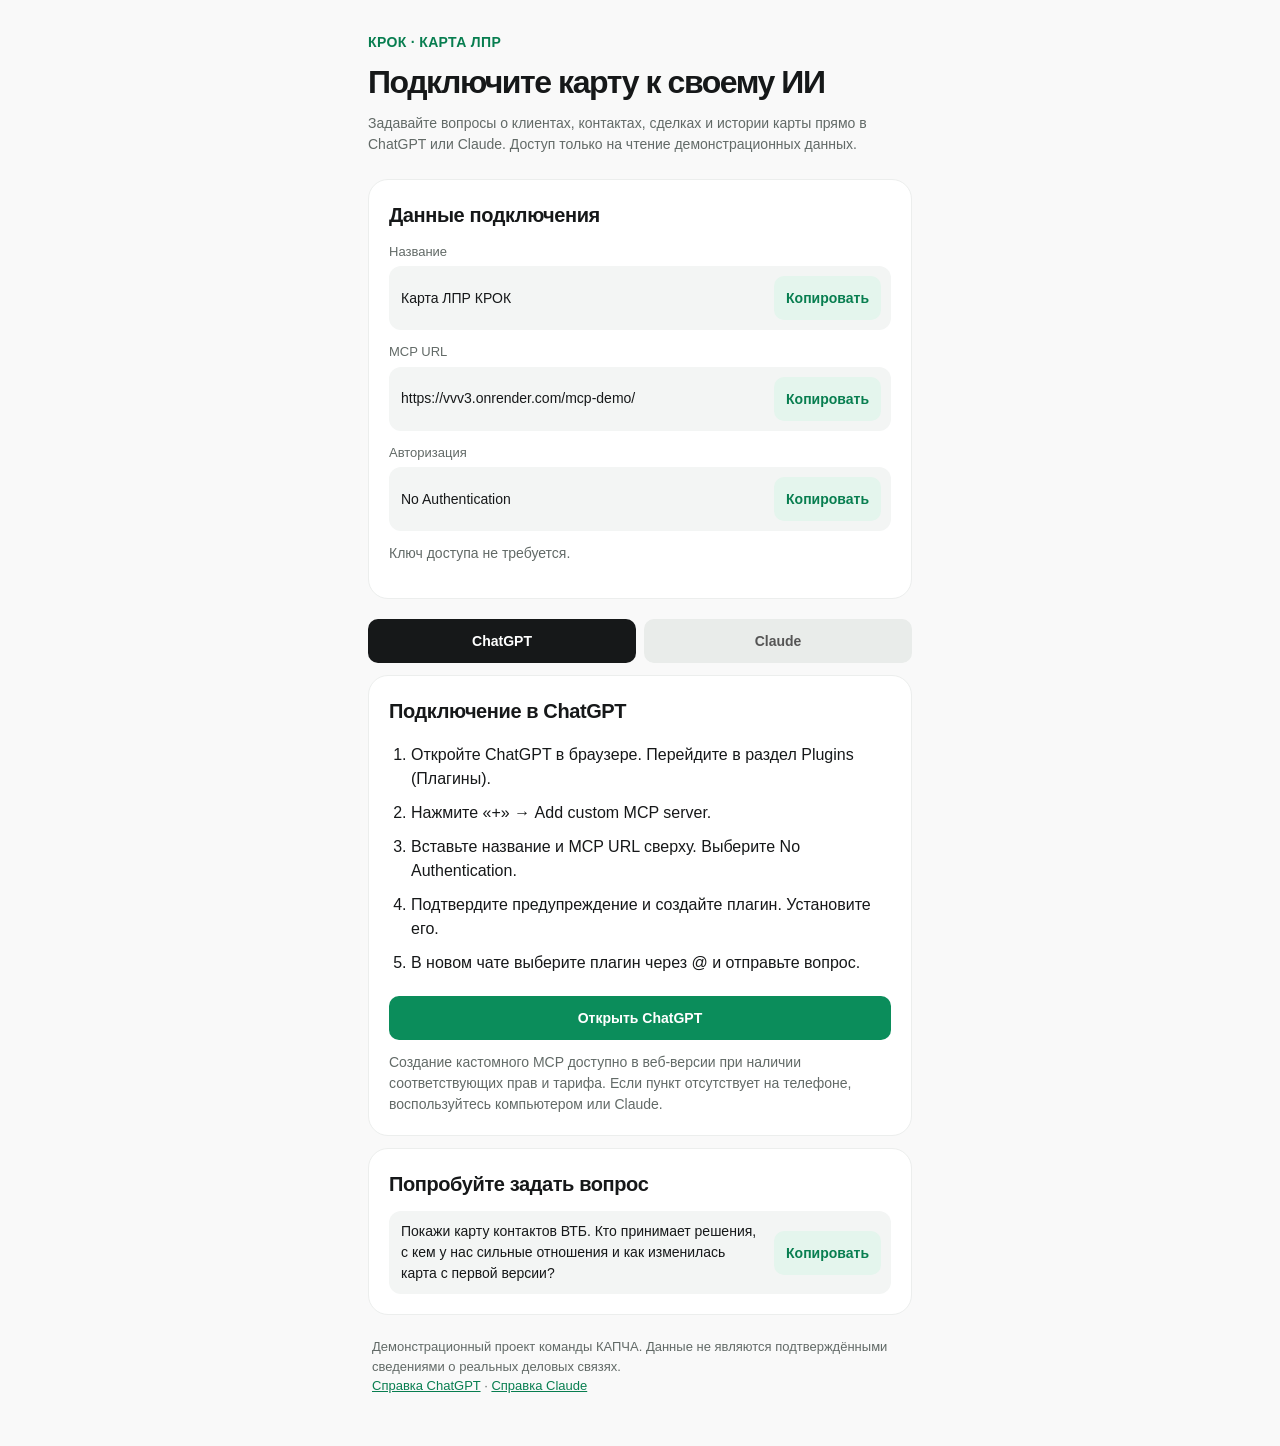
==== frontend/connect/index.html @ 4947e50b "Add mobile-friendly MCP onboarding page for presentation QR" ====
<!doctype html>
<html lang="ru"><head><meta charset="utf-8"><meta name="viewport" content="width=device-width,initial-scale=1"><meta name="theme-color" content="#f9f9f9"><title>КРОК — подключение карты ЛПР</title>
<style>
@font-face{font-family:Mulish;src:url('/assets/mulish-400.ttf') format('truetype');font-weight:400;font-display:swap}@font-face{font-family:Mulish;src:url('/assets/mulish-700.ttf') format('truetype');font-weight:700;font-display:swap}
*{box-sizing:border-box}body{margin:0;background:#f9f9f9;color:#161819;font:400 16px/1.5 Mulish,Arial,sans-serif}main{max-width:580px;margin:auto;padding:32px 18px 40px}header{margin:0 0 24px}.brand{font-size:14px;font-weight:700;color:#087e50;letter-spacing:.025em}h1{font-size:32px;line-height:1.12;letter-spacing:-.045em;margin:12px 0}h2{font-size:20px;margin:0 0 12px;letter-spacing:-.02em}p{margin:0 0 14px}.muted{color:#626a67;font-size:14px}section{background:white;border:1px solid #eceeed;border-radius:20px;padding:20px;margin:12px 0}.field{margin:12px 0}.label{font-size:13px;color:#626a67;margin-bottom:5px}.copy{display:flex;align-items:center;gap:10px;background:#f3f5f4;padding:10px 10px 10px 12px;border-radius:12px}.copy code{font:inherit;font-size:14px;overflow-wrap:anywhere;user-select:all;flex:1;min-width:0}button,a.action{font:700 14px Mulish,Arial,sans-serif;border:0;border-radius:10px;cursor:pointer;min-height:44px}button{padding:0 12px;color:#087e50;background:#e4f5ed;flex-shrink:0}a.action{display:flex;justify-content:center;align-items:center;background:#0b8d5b;color:white;text-decoration:none;padding:10px 16px;margin-top:16px}.tabs{display:flex;gap:8px;margin:20px 0 12px}.tabs button{flex:1;background:#e9ecea;color:#555}.tabs button[aria-selected=true]{background:#161819;color:white}ol{margin:0;padding-left:22px}li{padding:5px 0}a{color:#087e50}button:focus-visible,a:focus-visible{outline:2px solid #0b8d5b;outline-offset:3px}[hidden]{display:none!important}footer{padding:10px 4px;font-size:13px;color:#626a67}#status{position:absolute;width:1px;height:1px;overflow:hidden;clip-path:inset(50%)}
</style></head><body><main><header><div class="brand">КРОК · КАРТА ЛПР</div><h1>Подключите карту к своему ИИ</h1><p class="muted">Задавайте вопросы о клиентах, контактах, сделках и истории карты прямо в ChatGPT или Claude. Доступ только на чтение демонстрационных данных.</p></header>
<section aria-label="Данные подключения"><h2>Данные подключения</h2>
<div class="field"><div class="label">Название</div><div class="copy"><code id="name">Карта ЛПР КРОК</code><button data-copy="name" aria-label="Копировать название">Копировать</button></div></div>
<div class="field"><div class="label">MCP URL</div><div class="copy"><code id="url">https://vvv3.onrender.com/mcp-demo/</code><button data-copy="url" aria-label="Копировать MCP URL">Копировать</button></div></div>
<div class="field"><div class="label">Авторизация</div><div class="copy"><code id="auth">No Authentication</code><button data-copy="auth" aria-label="Копировать тип авторизации">Копировать</button></div></div>
<p class="muted">Ключ доступа не требуется.</p></section>
<div class="tabs" role="tablist" aria-label="Выберите ассистента"><button id="tab-gpt" role="tab" aria-controls="gpt" aria-selected="true" data-tab="gpt">ChatGPT</button><button id="tab-claude" role="tab" aria-controls="claude" aria-selected="false" data-tab="claude">Claude</button></div>
<section id="gpt" role="tabpanel" aria-labelledby="tab-gpt"><h2>Подключение в ChatGPT</h2><ol><li>Откройте ChatGPT в браузере. Перейдите в раздел Plugins (Плагины).</li><li>Нажмите «+» → Add custom MCP server.</li><li>Вставьте название и MCP URL сверху. Выберите No Authentication.</li><li>Подтвердите предупреждение и создайте плагин. Установите его.</li><li>В новом чате выберите плагин через @ и отправьте вопрос.</li></ol><a class="action" href="https://chatgpt.com/" target="_blank" rel="noopener">Открыть ChatGPT</a><p class="muted" style="margin:12px 0 0">Создание кастомного MCP доступно в веб-версии при наличии соответствующих прав и тарифа. Если пункт отсутствует на телефоне, воспользуйтесь компьютером или Claude.</p></section>
<section id="claude" role="tabpanel" aria-labelledby="tab-claude" hidden><h2>Подключение в Claude</h2><ol><li>Откройте Claude в браузере → Customize → Connectors.</li><li>Нажмите Add → Custom → Web (или Add custom connector).</li><li>Вставьте название и MCP URL. Нажмите Continue.</li><li>Выберите No sign in, оставьте дополнительные поля пустыми, нажмите Add.</li><li>В чате нажмите «+» → Connectors и включите карту.</li></ol><a class="action" href="https://claude.ai/" target="_blank" rel="noopener">Открыть Claude</a><p class="muted" style="margin:12px 0 0">На Free доступен один кастомный коннектор. Подключение в мобильном приложении — бета; если пункта нет, используйте веб-версию.</p></section>
<section><h2>Попробуйте задать вопрос</h2><div class="copy"><code id="prompt">Покажи карту контактов ВТБ. Кто принимает решения, с кем у нас сильные отношения и как изменилась карта с первой версии?</code><button data-copy="prompt" aria-label="Копировать пример вопроса">Копировать</button></div></section>
<footer>Демонстрационный проект команды КАПЧА. Данные не являются подтверждёнными сведениями о реальных деловых связях.<br><a href="https://help.openai.com/en/articles/12584461-connecting-custom-mcp-servers-in-chatgpt">Справка ChatGPT</a> · <a href="https://support.claude.com/en/articles/11176164-use-connectors-to-extend-claude-s-capabilities">Справка Claude</a></footer><span id="status" role="status" aria-live="polite"></span></main>
<script>
document.querySelectorAll('[data-tab]').forEach(b=>b.addEventListener('click',()=>{document.querySelectorAll('[data-tab]').forEach(t=>t.setAttribute('aria-selected',String(t===b)));['gpt','claude'].forEach(id=>document.getElementById(id).hidden=id!==b.dataset.tab)}));
document.querySelectorAll('[data-copy]').forEach(b=>b.addEventListener('click',async()=>{const el=document.getElementById(b.dataset.copy);try{await navigator.clipboard.writeText(el.textContent)}catch{const r=document.createRange();r.selectNodeContents(el);const s=window.getSelection();s.removeAllRanges();s.addRange(r);try{if(!document.execCommand('copy'))throw Error()}catch{document.getElementById('status').textContent='Текст выделен: скопируйте вручную';return}}b.textContent='Скопировано';document.getElementById('status').textContent='Скопировано';setTimeout(()=>b.textContent='Копировать',1600)}));
</script></body></html>
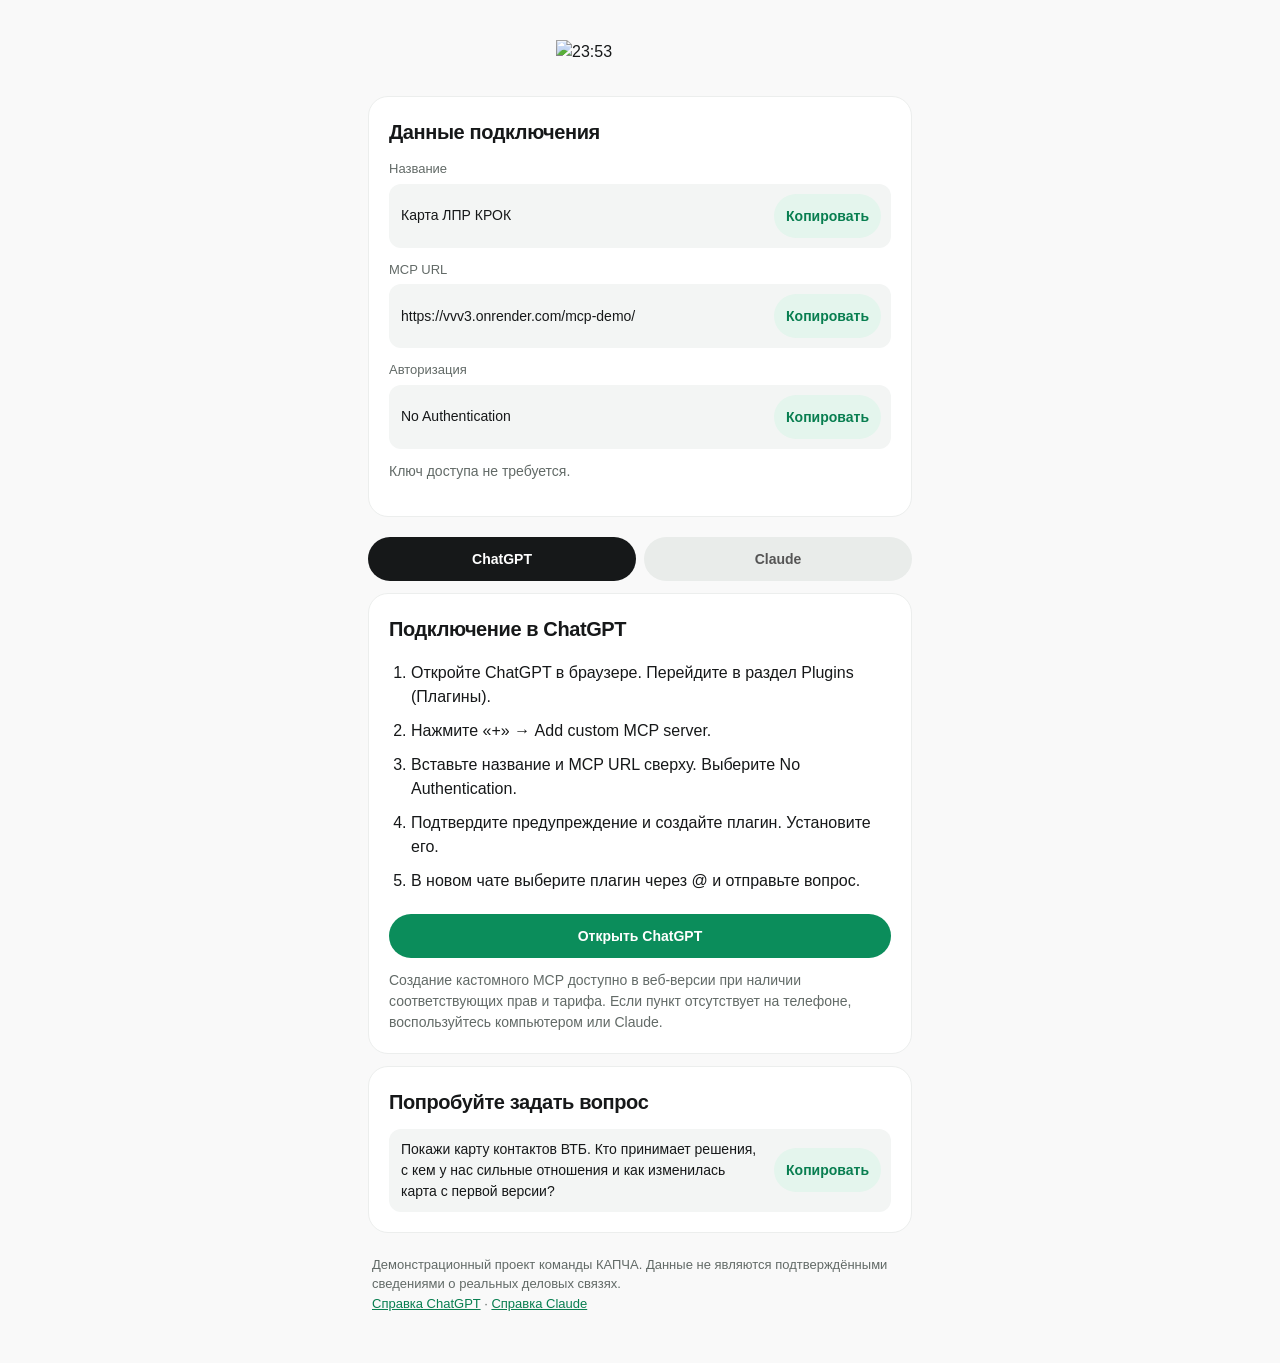
==== commit 180a8403: "Use team 23:53 logo and fully rounded buttons on MCP connection page" ====
--- a/frontend/connect/index.html
+++ b/frontend/connect/index.html
@@ -2,8 +2,10 @@
 <html lang="ru"><head><meta charset="utf-8"><meta name="viewport" content="width=device-width,initial-scale=1"><meta name="theme-color" content="#f9f9f9"><title>КРОК — подключение карты ЛПР</title>
 <style>
 @font-face{font-family:Mulish;src:url('/assets/mulish-400.ttf') format('truetype');font-weight:400;font-display:swap}@font-face{font-family:Mulish;src:url('/assets/mulish-700.ttf') format('truetype');font-weight:700;font-display:swap}
-*{box-sizing:border-box}body{margin:0;background:#f9f9f9;color:#161819;font:400 16px/1.5 Mulish,Arial,sans-serif}main{max-width:580px;margin:auto;padding:32px 18px 40px}header{margin:0 0 24px}.brand{font-size:14px;font-weight:700;color:#087e50;letter-spacing:.025em}h1{font-size:32px;line-height:1.12;letter-spacing:-.045em;margin:12px 0}h2{font-size:20px;margin:0 0 12px;letter-spacing:-.02em}p{margin:0 0 14px}.muted{color:#626a67;font-size:14px}section{background:white;border:1px solid #eceeed;border-radius:20px;padding:20px;margin:12px 0}.field{margin:12px 0}.label{font-size:13px;color:#626a67;margin-bottom:5px}.copy{display:flex;align-items:center;gap:10px;background:#f3f5f4;padding:10px 10px 10px 12px;border-radius:12px}.copy code{font:inherit;font-size:14px;overflow-wrap:anywhere;user-select:all;flex:1;min-width:0}button,a.action{font:700 14px Mulish,Arial,sans-serif;border:0;border-radius:10px;cursor:pointer;min-height:44px}button{padding:0 12px;color:#087e50;background:#e4f5ed;flex-shrink:0}a.action{display:flex;justify-content:center;align-items:center;background:#0b8d5b;color:white;text-decoration:none;padding:10px 16px;margin-top:16px}.tabs{display:flex;gap:8px;margin:20px 0 12px}.tabs button{flex:1;background:#e9ecea;color:#555}.tabs button[aria-selected=true]{background:#161819;color:white}ol{margin:0;padding-left:22px}li{padding:5px 0}a{color:#087e50}button:focus-visible,a:focus-visible{outline:2px solid #0b8d5b;outline-offset:3px}[hidden]{display:none!important}footer{padding:10px 4px;font-size:13px;color:#626a67}#status{position:absolute;width:1px;height:1px;overflow:hidden;clip-path:inset(50%)}
-</style></head><body><main><header><div class="brand">КРОК · КАРТА ЛПР</div><h1>Подключите карту к своему ИИ</h1><p class="muted">Задавайте вопросы о клиентах, контактах, сделках и истории карты прямо в ChatGPT или Claude. Доступ только на чтение демонстрационных данных.</p></header>
+*{box-sizing:border-box}body{margin:0;background:#f9f9f9;color:#161819;font:400 16px/1.5 Mulish,Arial,sans-serif}main{max-width:580px;margin:auto;padding:32px 18px 40px}header{margin:0 0 24px}.brand{font-size:14px;font-weight:700;color:#087e50;letter-spacing:.025em}h1{font-size:32px;line-height:1.12;letter-spacing:-.045em;margin:12px 0}h2{font-size:20px;margin:0 0 12px;letter-spacing:-.02em}p{margin:0 0 14px}.muted{color:#626a67;font-size:14px}section{background:white;border:1px solid #eceeed;border-radius:20px;padding:20px;margin:12px 0}.field{margin:12px 0}.label{font-size:13px;color:#626a67;margin-bottom:5px}.copy{display:flex;align-items:center;gap:10px;background:#f3f5f4;padding:10px 10px 10px 12px;border-radius:12px}.copy code{font:inherit;font-size:14px;overflow-wrap:anywhere;user-select:all;flex:1;min-width:0}button,a.action{font:700 14px Mulish,Arial,sans-serif;border:0;border-radius:999px;cursor:pointer;min-height:44px}button{padding:0 12px;color:#087e50;background:#e4f5ed;flex-shrink:0}a.action{display:flex;justify-content:center;align-items:center;background:#0b8d5b;color:white;text-decoration:none;padding:10px 16px;margin-top:16px}.tabs{display:flex;gap:8px;margin:20px 0 12px}.tabs button{flex:1;background:#e9ecea;color:#555}.tabs button[aria-selected=true]{background:#161819;color:white}ol{margin:0;padding-left:22px}li{padding:5px 0}a{color:#087e50}button:focus-visible,a:focus-visible{outline:2px solid #0b8d5b;outline-offset:3px}[hidden]{display:none!important}footer{padding:10px 4px;font-size:13px;color:#626a67}#status{position:absolute;width:1px;height:1px;overflow:hidden;clip-path:inset(50%)}
+
+.team-header{display:flex;align-items:center;justify-content:center;margin:0 0 24px;padding:8px 0}.team-logo{display:block;width:clamp(108px,28vw,168px);height:auto}
+</style></head><body><main><header class="team-header"><img class="team-logo" src="/connect/team-logo.svg" alt="23:53"></header>
 <section aria-label="Данные подключения"><h2>Данные подключения</h2>
 <div class="field"><div class="label">Название</div><div class="copy"><code id="name">Карта ЛПР КРОК</code><button data-copy="name" aria-label="Копировать название">Копировать</button></div></div>
 <div class="field"><div class="label">MCP URL</div><div class="copy"><code id="url">https://vvv3.onrender.com/mcp-demo/</code><button data-copy="url" aria-label="Копировать MCP URL">Копировать</button></div></div>
